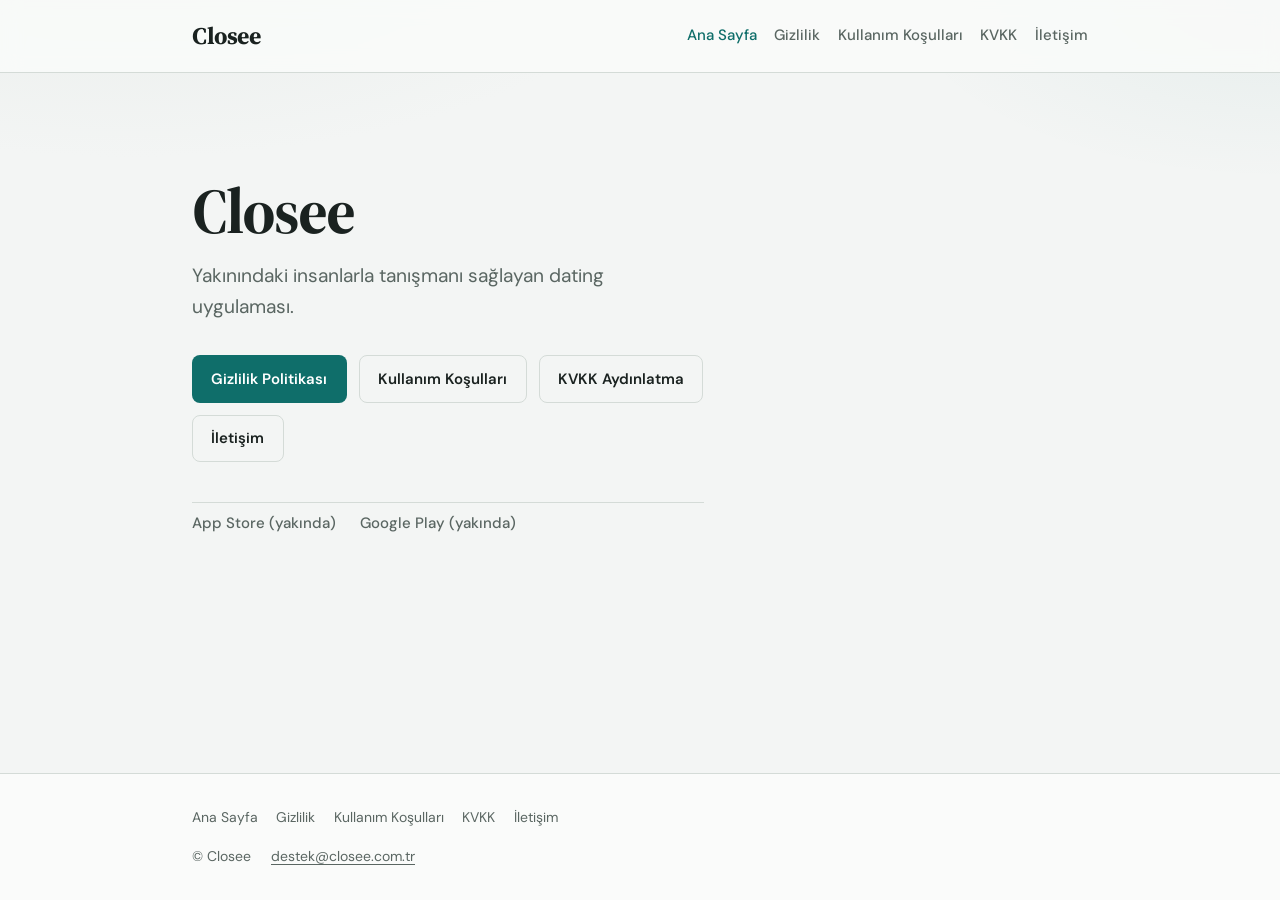
==== index.html @ e18fce1f "Add Closee legal site skeleton for closee.com.tr" ====
<!DOCTYPE html>
<html lang="tr">
  <head>
    <meta charset="utf-8" />
    <meta name="viewport" content="width=device-width, initial-scale=1" />
    <title>Closee — Yakınındaki insanlarla tanış</title>
    <meta
      name="description"
      content="Closee, yakınındaki insanlarla tanışmanı sağlayan bir dating uygulamasıdır. Gizlilik politikası, kullanım koşulları ve KVKK aydınlatma metni."
    />
    <link rel="stylesheet" href="/assets/styles.css" />
  </head>
  <body>
    <header class="site-header">
      <div class="site-header__inner">
        <a class="brand" href="/">Closee</a>
        <nav class="nav" aria-label="Ana menü">
          <a href="/" aria-current="page">Ana Sayfa</a>
          <a href="/privacy/">Gizlilik</a>
          <a href="/terms/">Kullanım Koşulları</a>
          <a href="/kvkk/">KVKK</a>
          <a href="/contact/">İletişim</a>
        </nav>
      </div>
    </header>

    <main>
      <div class="page page--home">
        <section class="hero">
          <h1 class="hero__brand">Closee</h1>
          <p class="hero__lead">
            Yakınındaki insanlarla tanışmanı sağlayan dating uygulaması.
          </p>
          <div class="hero__actions">
            <a class="btn btn--primary" href="/privacy/">Gizlilik Politikası</a>
            <a class="btn btn--ghost" href="/terms/">Kullanım Koşulları</a>
            <a class="btn btn--ghost" href="/kvkk/">KVKK Aydınlatma</a>
            <a class="btn btn--ghost" href="/contact/">İletişim</a>
          </div>
          <div class="store-links">
            <a href="#">App Store (yakında)</a>
            <a href="#">Google Play (yakında)</a>
          </div>
        </section>
      </div>
    </main>

    <footer class="site-footer">
      <div class="site-footer__inner">
        <nav class="site-footer__nav" aria-label="Alt menü">
          <a href="/">Ana Sayfa</a>
          <a href="/privacy/">Gizlilik</a>
          <a href="/terms/">Kullanım Koşulları</a>
          <a href="/kvkk/">KVKK</a>
          <a href="/contact/">İletişim</a>
        </nav>
        <div class="site-footer__meta">
          <span>© Closee</span>
          <a href="mailto:destek@closee.com.tr">destek@closee.com.tr</a>
        </div>
      </div>
    </footer>
  </body>
</html>
---- assets/styles.css ----
@import url("https://fonts.googleapis.com/css2?family=DM+Sans:ital,opsz,wght@0,9..40,400;0,9..40,500;0,9..40,600;0,9..40,700;1,9..40,400&family=Source+Serif+4:opsz,wght@8..60,600;8..60,700&display=swap");

:root {
  --bg: #f3f5f4;
  --bg-soft: #e8ecea;
  --surface: #fafbfa;
  --text: #1a2220;
  --text-muted: #5a6662;
  --border: #d4dbd7;
  --accent: #0f6e6a;
  --accent-hover: #0b5754;
  --accent-soft: rgba(15, 110, 106, 0.1);
  --max: 42rem;
  --max-wide: 56rem;
  --radius: 0.5rem;
  --font-sans: "DM Sans", system-ui, sans-serif;
  --font-display: "Source Serif 4", Georgia, serif;
}

*,
*::before,
*::after {
  box-sizing: border-box;
}

html {
  scroll-behavior: smooth;
}

body {
  margin: 0;
  min-height: 100vh;
  display: flex;
  flex-direction: column;
  font-family: var(--font-sans);
  font-size: 1.0625rem;
  line-height: 1.65;
  color: var(--text);
  background:
    radial-gradient(ellipse 80% 50% at 10% -10%, var(--bg-soft), transparent 55%),
    radial-gradient(ellipse 60% 40% at 100% 0%, rgba(15, 110, 106, 0.06), transparent 50%),
    var(--bg);
}

a {
  color: var(--accent);
  text-decoration-thickness: 1px;
  text-underline-offset: 0.18em;
}

a:hover {
  color: var(--accent-hover);
}

img {
  max-width: 100%;
  height: auto;
}

.site-header {
  border-bottom: 1px solid var(--border);
  background: color-mix(in srgb, var(--surface) 88%, transparent);
  backdrop-filter: blur(10px);
  position: sticky;
  top: 0;
  z-index: 20;
}

.site-header__inner,
.site-footer__inner,
.page {
  width: min(100% - 2rem, var(--max-wide));
  margin-inline: auto;
}

.site-header__inner {
  display: flex;
  flex-wrap: wrap;
  align-items: center;
  justify-content: space-between;
  gap: 0.75rem 1.5rem;
  padding: 1rem 0;
}

.brand {
  font-family: var(--font-display);
  font-size: 1.5rem;
  font-weight: 700;
  letter-spacing: -0.02em;
  color: var(--text);
  text-decoration: none;
}

.brand:hover {
  color: var(--accent);
}

.nav {
  display: flex;
  flex-wrap: wrap;
  gap: 0.35rem 1.1rem;
}

.nav a {
  color: var(--text-muted);
  text-decoration: none;
  font-size: 0.9375rem;
  font-weight: 500;
  padding: 0.35rem 0;
}

.nav a:hover,
.nav a[aria-current="page"] {
  color: var(--accent);
}

main {
  flex: 1;
  padding: 2.5rem 0 4rem;
}

.page--narrow {
  width: min(100% - 2rem, var(--max));
}

.page--home {
  padding-top: 2rem;
}

.hero {
  max-width: 32rem;
  padding: 2rem 0 1rem;
}

.hero__brand {
  font-family: var(--font-display);
  font-size: clamp(2.75rem, 8vw, 4rem);
  font-weight: 700;
  letter-spacing: -0.03em;
  line-height: 1.05;
  margin: 0 0 1rem;
  color: var(--text);
}

.hero__lead {
  margin: 0 0 2rem;
  font-size: 1.2rem;
  color: var(--text-muted);
  max-width: 28rem;
}

.hero__actions {
  display: flex;
  flex-wrap: wrap;
  gap: 0.75rem;
  margin-bottom: 2.5rem;
}

.btn {
  display: inline-flex;
  align-items: center;
  justify-content: center;
  min-height: 2.75rem;
  padding: 0.65rem 1.15rem;
  border-radius: var(--radius);
  font-family: inherit;
  font-size: 0.9375rem;
  font-weight: 600;
  text-decoration: none;
  border: 1px solid transparent;
  transition: background 0.15s ease, color 0.15s ease, border-color 0.15s ease;
}

.btn--primary {
  background: var(--accent);
  color: #fff;
}

.btn--primary:hover {
  background: var(--accent-hover);
  color: #fff;
}

.btn--ghost {
  background: transparent;
  color: var(--text);
  border-color: var(--border);
}

.btn--ghost:hover {
  border-color: var(--accent);
  color: var(--accent);
  background: var(--accent-soft);
}

.store-links {
  display: flex;
  flex-wrap: wrap;
  gap: 1rem 1.5rem;
  padding-top: 0.5rem;
  border-top: 1px solid var(--border);
}

.store-links a {
  font-size: 0.9375rem;
  font-weight: 500;
  color: var(--text-muted);
  text-decoration: none;
}

.store-links a:hover {
  color: var(--accent);
}

.legal-header {
  margin-bottom: 2.5rem;
  padding-bottom: 1.5rem;
  border-bottom: 1px solid var(--border);
}

.legal-header h1 {
  font-family: var(--font-display);
  font-size: clamp(1.85rem, 4vw, 2.35rem);
  font-weight: 700;
  letter-spacing: -0.02em;
  line-height: 1.2;
  margin: 0 0 0.65rem;
}

.updated {
  margin: 0;
  font-size: 0.9375rem;
  color: var(--text-muted);
}

.legal-body h2 {
  font-family: var(--font-display);
  font-size: 1.35rem;
  font-weight: 600;
  letter-spacing: -0.015em;
  line-height: 1.3;
  margin: 2.25rem 0 0.75rem;
  color: var(--text);
}

.legal-body h2:first-child {
  margin-top: 0;
}

.legal-body p,
.legal-body li {
  color: var(--text);
}

.legal-body p {
  margin: 0 0 1rem;
}

.legal-body ul,
.legal-body ol {
  margin: 0 0 1.15rem;
  padding-left: 1.35rem;
}

.legal-body li {
  margin-bottom: 0.4rem;
}

.legal-body li::marker {
  color: var(--accent);
}

.note {
  margin: 1.5rem 0 0;
  padding: 1rem 1.15rem;
  background: var(--accent-soft);
  border-left: 3px solid var(--accent);
  border-radius: 0 var(--radius) var(--radius) 0;
  font-size: 0.9375rem;
  color: var(--text-muted);
}

.contact-list {
  list-style: none;
  margin: 0;
  padding: 0;
}

.contact-list li {
  margin-bottom: 1.5rem;
  padding-bottom: 1.5rem;
  border-bottom: 1px solid var(--border);
}

.contact-list li:last-child {
  border-bottom: none;
  margin-bottom: 0;
  padding-bottom: 0;
}

.contact-list strong {
  display: block;
  margin-bottom: 0.35rem;
  font-size: 1rem;
}

.site-footer {
  border-top: 1px solid var(--border);
  background: var(--surface);
  padding: 2rem 0;
  margin-top: auto;
}

.site-footer__inner {
  display: flex;
  flex-direction: column;
  gap: 1rem;
}

.site-footer__nav {
  display: flex;
  flex-wrap: wrap;
  gap: 0.5rem 1.15rem;
}

.site-footer__nav a {
  color: var(--text-muted);
  text-decoration: none;
  font-size: 0.875rem;
}

.site-footer__nav a:hover {
  color: var(--accent);
}

.site-footer__meta {
  display: flex;
  flex-wrap: wrap;
  gap: 0.35rem 1.25rem;
  font-size: 0.875rem;
  color: var(--text-muted);
}

.site-footer__meta a {
  color: var(--text-muted);
}

.site-footer__meta a:hover {
  color: var(--accent);
}

@media (max-width: 640px) {
  .site-header__inner {
    flex-direction: column;
    align-items: flex-start;
  }

  .nav {
    gap: 0.25rem 0.9rem;
  }

  main {
    padding: 1.75rem 0 3rem;
  }

  .hero {
    padding-top: 0.5rem;
  }
}
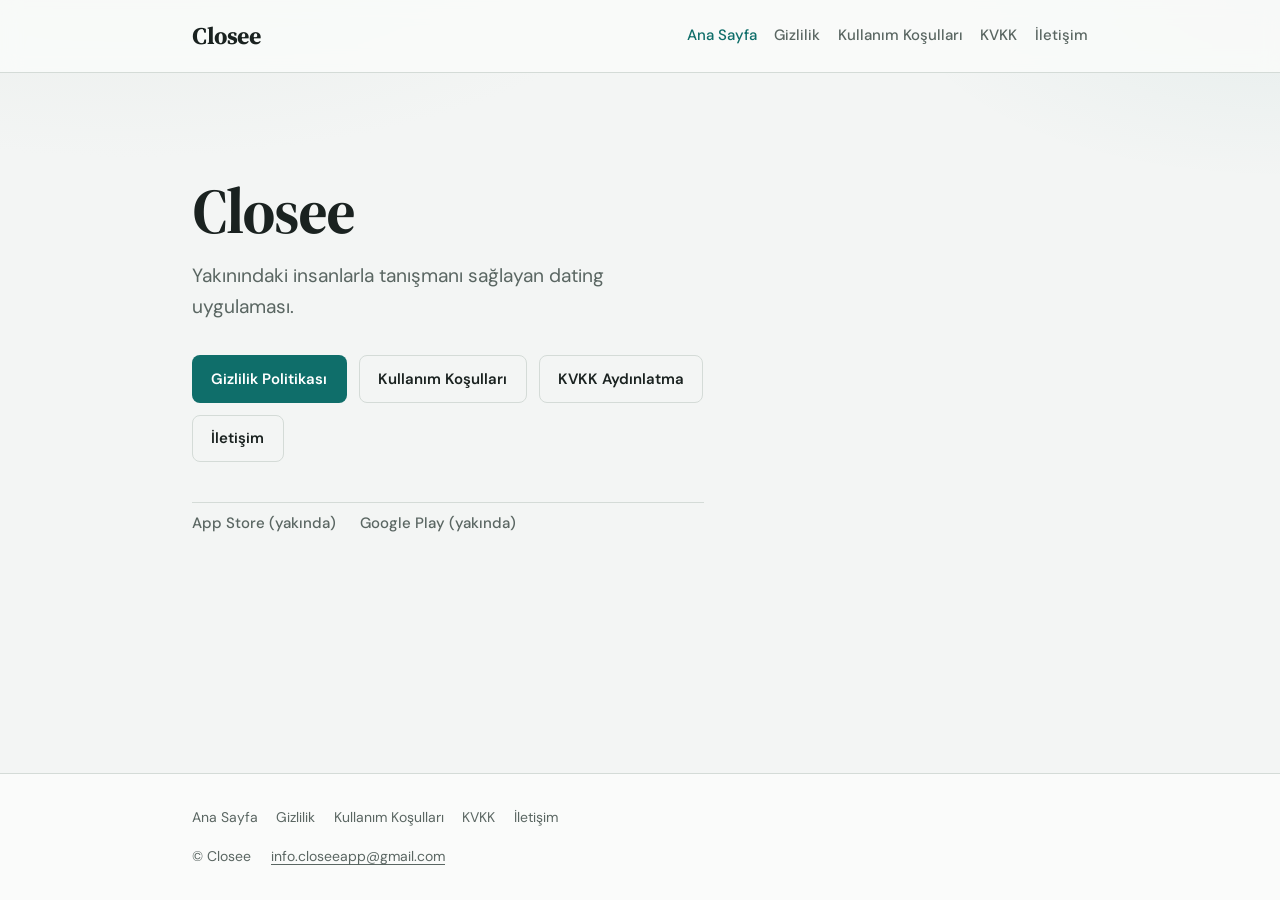
==== commit 3ab6413d: "Revise legal copy for individual operator and contact email" ====
--- a/index.html
+++ b/index.html
@@ -56,7 +56,7 @@
         </nav>
         <div class="site-footer__meta">
           <span>© Closee</span>
-          <a href="mailto:destek@closee.com.tr">destek@closee.com.tr</a>
+          <a href="mailto:info.closeeapp@gmail.com">info.closeeapp@gmail.com</a>
         </div>
       </div>
     </footer>
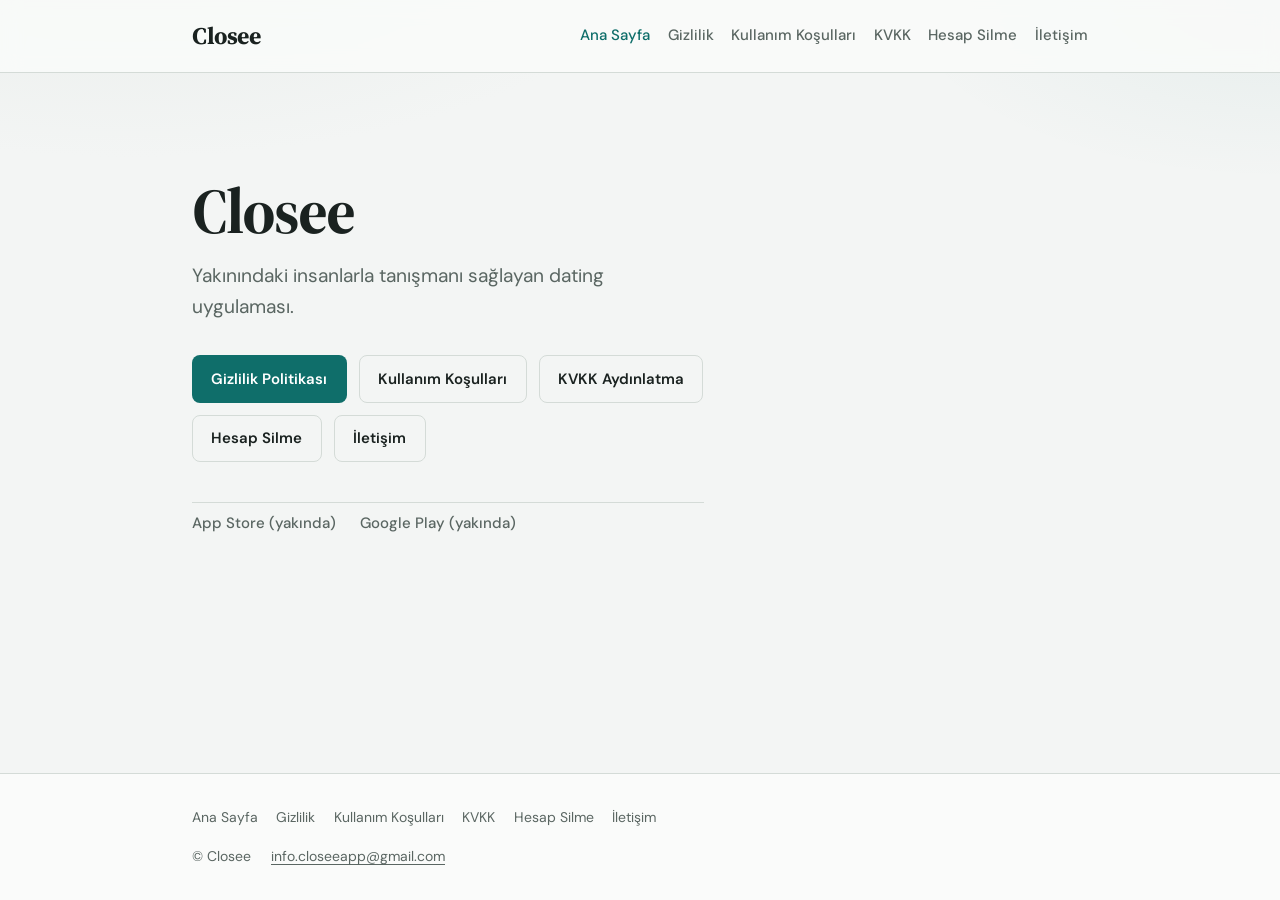
==== commit bf861666: "Add Google Play account deletion page" ====
--- a/index.html
+++ b/index.html
@@ -8,6 +8,8 @@
       name="description"
       content="Closee, yakınındaki insanlarla tanışmanı sağlayan bir dating uygulamasıdır. Gizlilik politikası, kullanım koşulları ve KVKK aydınlatma metni."
     />
+    <link rel="icon" href="/assets/favicon.png" type="image/png" sizes="32x32" />
+    <link rel="apple-touch-icon" href="/assets/apple-touch-icon.png" />
     <link rel="stylesheet" href="/assets/styles.css" />
   </head>
   <body>
@@ -19,6 +21,7 @@
           <a href="/privacy/">Gizlilik</a>
           <a href="/terms/">Kullanım Koşulları</a>
           <a href="/kvkk/">KVKK</a>
+          <a href="/delete-account/">Hesap Silme</a>
           <a href="/contact/">İletişim</a>
         </nav>
       </div>
@@ -35,6 +38,7 @@
             <a class="btn btn--primary" href="/privacy/">Gizlilik Politikası</a>
             <a class="btn btn--ghost" href="/terms/">Kullanım Koşulları</a>
             <a class="btn btn--ghost" href="/kvkk/">KVKK Aydınlatma</a>
+            <a class="btn btn--ghost" href="/delete-account/">Hesap Silme</a>
             <a class="btn btn--ghost" href="/contact/">İletişim</a>
           </div>
           <div class="store-links">
@@ -52,6 +56,7 @@
           <a href="/privacy/">Gizlilik</a>
           <a href="/terms/">Kullanım Koşulları</a>
           <a href="/kvkk/">KVKK</a>
+          <a href="/delete-account/">Hesap Silme</a>
           <a href="/contact/">İletişim</a>
         </nav>
         <div class="site-footer__meta">
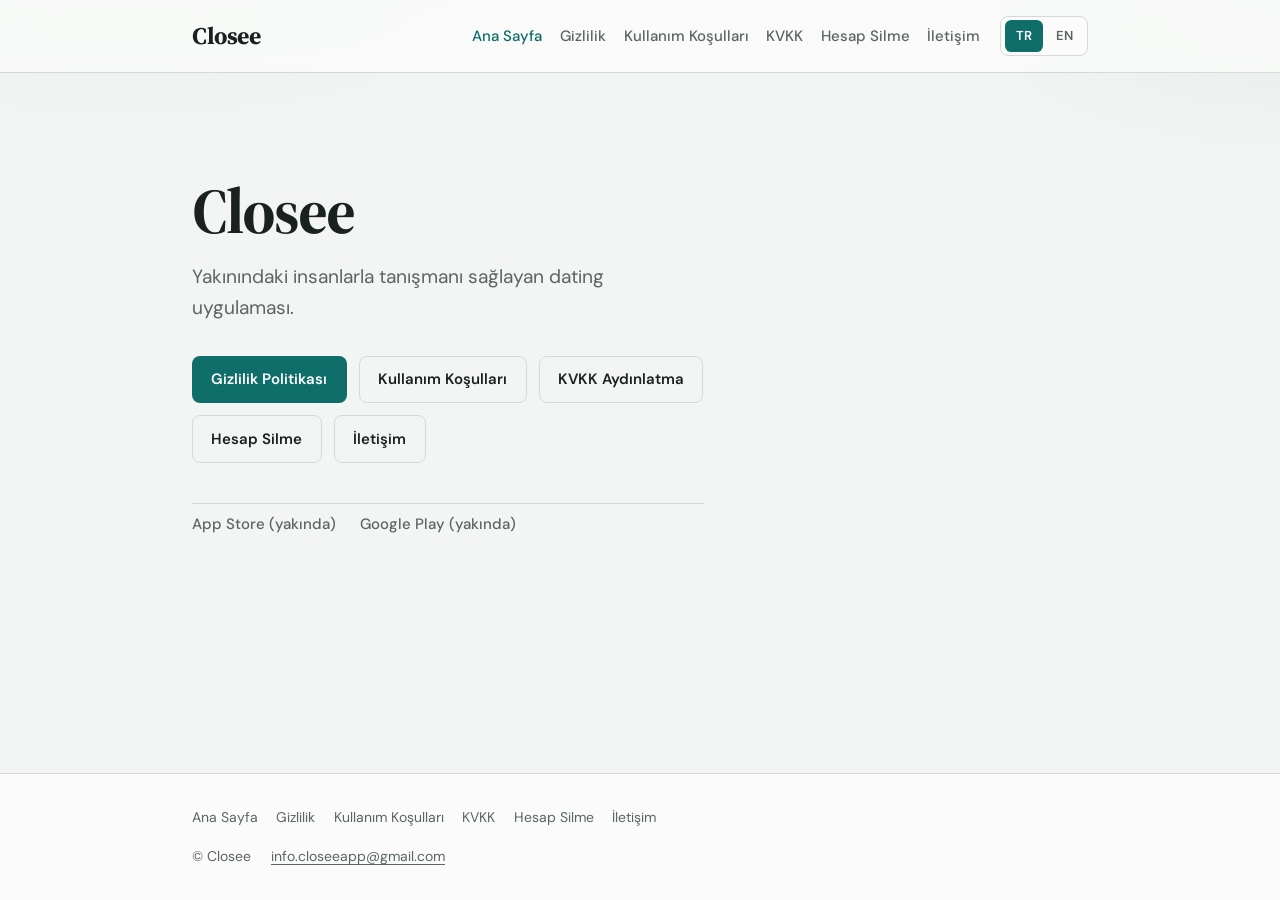
==== commit 6840518e: "Add separate Turkish and English URL paths" ====
--- a/index.html
+++ b/index.html
@@ -4,10 +4,10 @@
     <meta charset="utf-8" />
     <meta name="viewport" content="width=device-width, initial-scale=1" />
     <title>Closee — Yakınındaki insanlarla tanış</title>
-    <meta
-      name="description"
-      content="Closee, yakınındaki insanlarla tanışmanı sağlayan bir dating uygulamasıdır. Gizlilik politikası, kullanım koşulları ve KVKK aydınlatma metni."
-    />
+    <meta name="description" content="Closee, yakınındaki insanlarla tanışmanı sağlayan bir dating uygulamasıdır. Gizlilik politikası, kullanım koşulları ve KVKK aydınlatma metni." />
+    <link rel="alternate" hreflang="tr" href="https://closee.com.tr/" />
+    <link rel="alternate" hreflang="en" href="https://closee.com.tr/en/" />
+    <link rel="alternate" hreflang="x-default" href="https://closee.com.tr/" />
     <link rel="icon" href="/assets/favicon.png" type="image/png" sizes="32x32" />
     <link rel="apple-touch-icon" href="/assets/apple-touch-icon.png" />
     <link rel="stylesheet" href="/assets/styles.css" />
@@ -16,14 +16,20 @@
     <header class="site-header">
       <div class="site-header__inner">
         <a class="brand" href="/">Closee</a>
-        <nav class="nav" aria-label="Ana menü">
-          <a href="/" aria-current="page">Ana Sayfa</a>
-          <a href="/privacy/">Gizlilik</a>
-          <a href="/terms/">Kullanım Koşulları</a>
-          <a href="/kvkk/">KVKK</a>
-          <a href="/delete-account/">Hesap Silme</a>
-          <a href="/contact/">İletişim</a>
-        </nav>
+        <div class="site-header__end">
+          <nav class="nav" aria-label="Main">
+            <a href="/" aria-current="page">Ana Sayfa</a>
+            <a href="/privacy/">Gizlilik</a>
+            <a href="/terms/">Kullanım Koşulları</a>
+            <a href="/kvkk/">KVKK</a>
+            <a href="/delete-account/">Hesap Silme</a>
+            <a href="/contact/">İletişim</a>
+          </nav>
+          <div class="lang-switch" role="group" aria-label="Language">
+            <a class="lang-switch__btn is-active" href="/" hreflang="tr" aria-current="true">TR</a>
+            <a class="lang-switch__btn" href="/en/" hreflang="en">EN</a>
+          </div>
+        </div>
       </div>
     </header>
 
@@ -51,13 +57,13 @@
 
     <footer class="site-footer">
       <div class="site-footer__inner">
-        <nav class="site-footer__nav" aria-label="Alt menü">
-          <a href="/">Ana Sayfa</a>
-          <a href="/privacy/">Gizlilik</a>
-          <a href="/terms/">Kullanım Koşulları</a>
-          <a href="/kvkk/">KVKK</a>
-          <a href="/delete-account/">Hesap Silme</a>
-          <a href="/contact/">İletişim</a>
+        <nav class="site-footer__nav" aria-label="Footer">
+            <a href="/">Ana Sayfa</a>
+            <a href="/privacy/">Gizlilik</a>
+            <a href="/terms/">Kullanım Koşulları</a>
+            <a href="/kvkk/">KVKK</a>
+            <a href="/delete-account/">Hesap Silme</a>
+            <a href="/contact/">İletişim</a>
         </nav>
         <div class="site-footer__meta">
           <span>© Closee</span>
--- a/assets/styles.css
+++ b/assets/styles.css
@@ -82,6 +82,57 @@
   padding: 1rem 0;
 }
 
+.site-header__end {
+  display: flex;
+  flex-wrap: wrap;
+  align-items: center;
+  gap: 0.75rem 1.25rem;
+}
+
+.lang-switch {
+  display: inline-flex;
+  align-items: center;
+  gap: 0.15rem;
+  padding: 0.2rem;
+  border: 1px solid var(--border);
+  border-radius: var(--radius);
+  background: var(--surface);
+}
+
+.lang-switch__btn {
+  appearance: none;
+  border: 0;
+  margin: 0;
+  display: inline-flex;
+  align-items: center;
+  justify-content: center;
+  min-width: 2.4rem;
+  min-height: 2rem;
+  padding: 0.25rem 0.55rem;
+  border-radius: calc(var(--radius) - 0.1rem);
+  background: transparent;
+  color: var(--text-muted);
+  font-family: inherit;
+  font-size: 0.8125rem;
+  font-weight: 600;
+  letter-spacing: 0.02em;
+  cursor: pointer;
+  text-decoration: none;
+}
+
+.lang-switch__btn:hover {
+  color: var(--accent);
+}
+
+.lang-switch__btn.is-active {
+  background: var(--accent);
+  color: #fff;
+}
+
+.lang-switch__btn.is-active:hover {
+  color: #fff;
+}
+
 .brand {
   font-family: var(--font-display);
   font-size: 1.5rem;
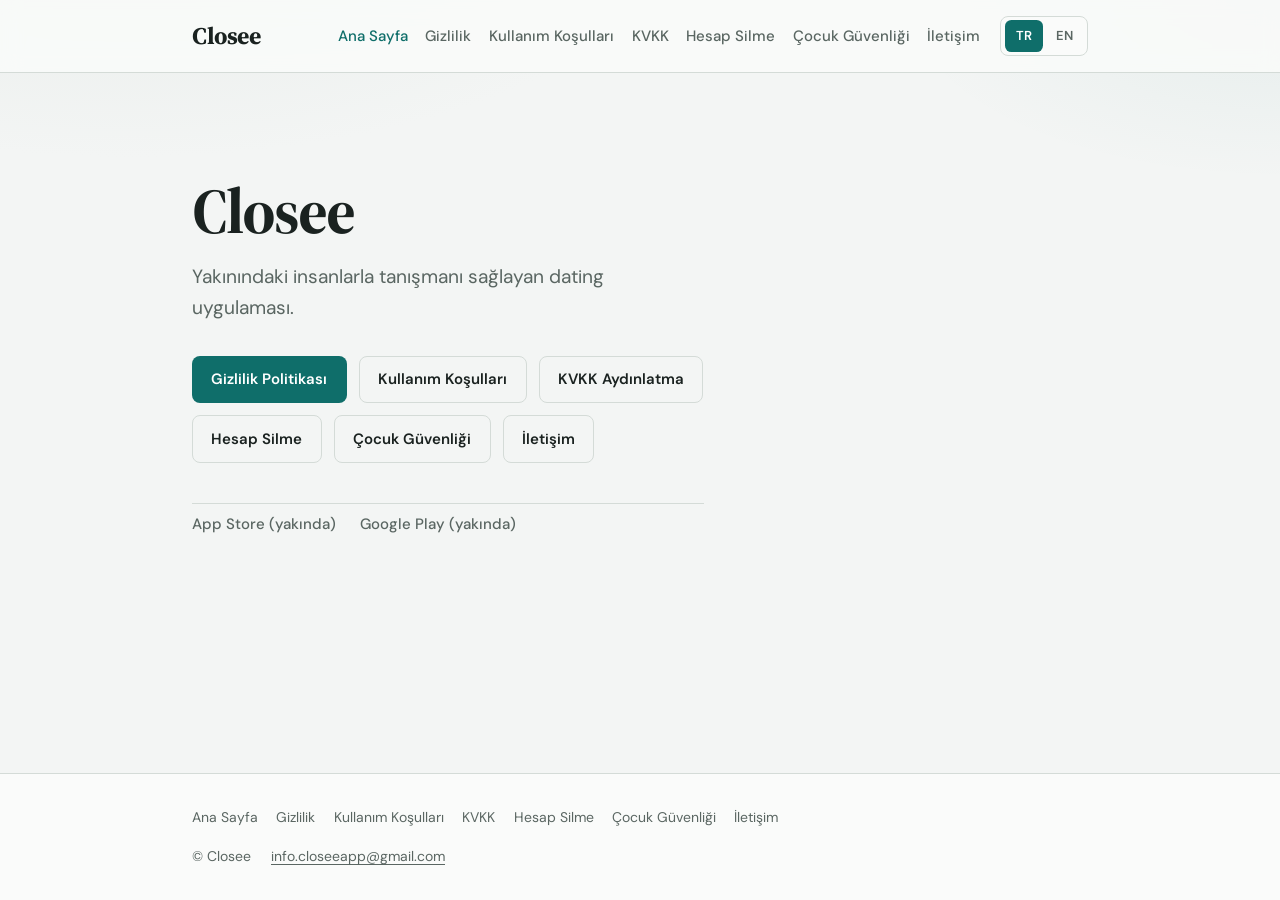
==== commit 42056a53: "Add child safety standards pages (TR/EN)" ====
--- a/index.html
+++ b/index.html
@@ -23,6 +23,7 @@
             <a href="/terms/">Kullanım Koşulları</a>
             <a href="/kvkk/">KVKK</a>
             <a href="/delete-account/">Hesap Silme</a>
+            <a href="/child-safety/">Çocuk Güvenliği</a>
             <a href="/contact/">İletişim</a>
           </nav>
           <div class="lang-switch" role="group" aria-label="Language">
@@ -45,6 +46,7 @@
             <a class="btn btn--ghost" href="/terms/">Kullanım Koşulları</a>
             <a class="btn btn--ghost" href="/kvkk/">KVKK Aydınlatma</a>
             <a class="btn btn--ghost" href="/delete-account/">Hesap Silme</a>
+            <a class="btn btn--ghost" href="/child-safety/">Çocuk Güvenliği</a>
             <a class="btn btn--ghost" href="/contact/">İletişim</a>
           </div>
           <div class="store-links">
@@ -63,6 +65,7 @@
             <a href="/terms/">Kullanım Koşulları</a>
             <a href="/kvkk/">KVKK</a>
             <a href="/delete-account/">Hesap Silme</a>
+            <a href="/child-safety/">Çocuk Güvenliği</a>
             <a href="/contact/">İletişim</a>
         </nav>
         <div class="site-footer__meta">
